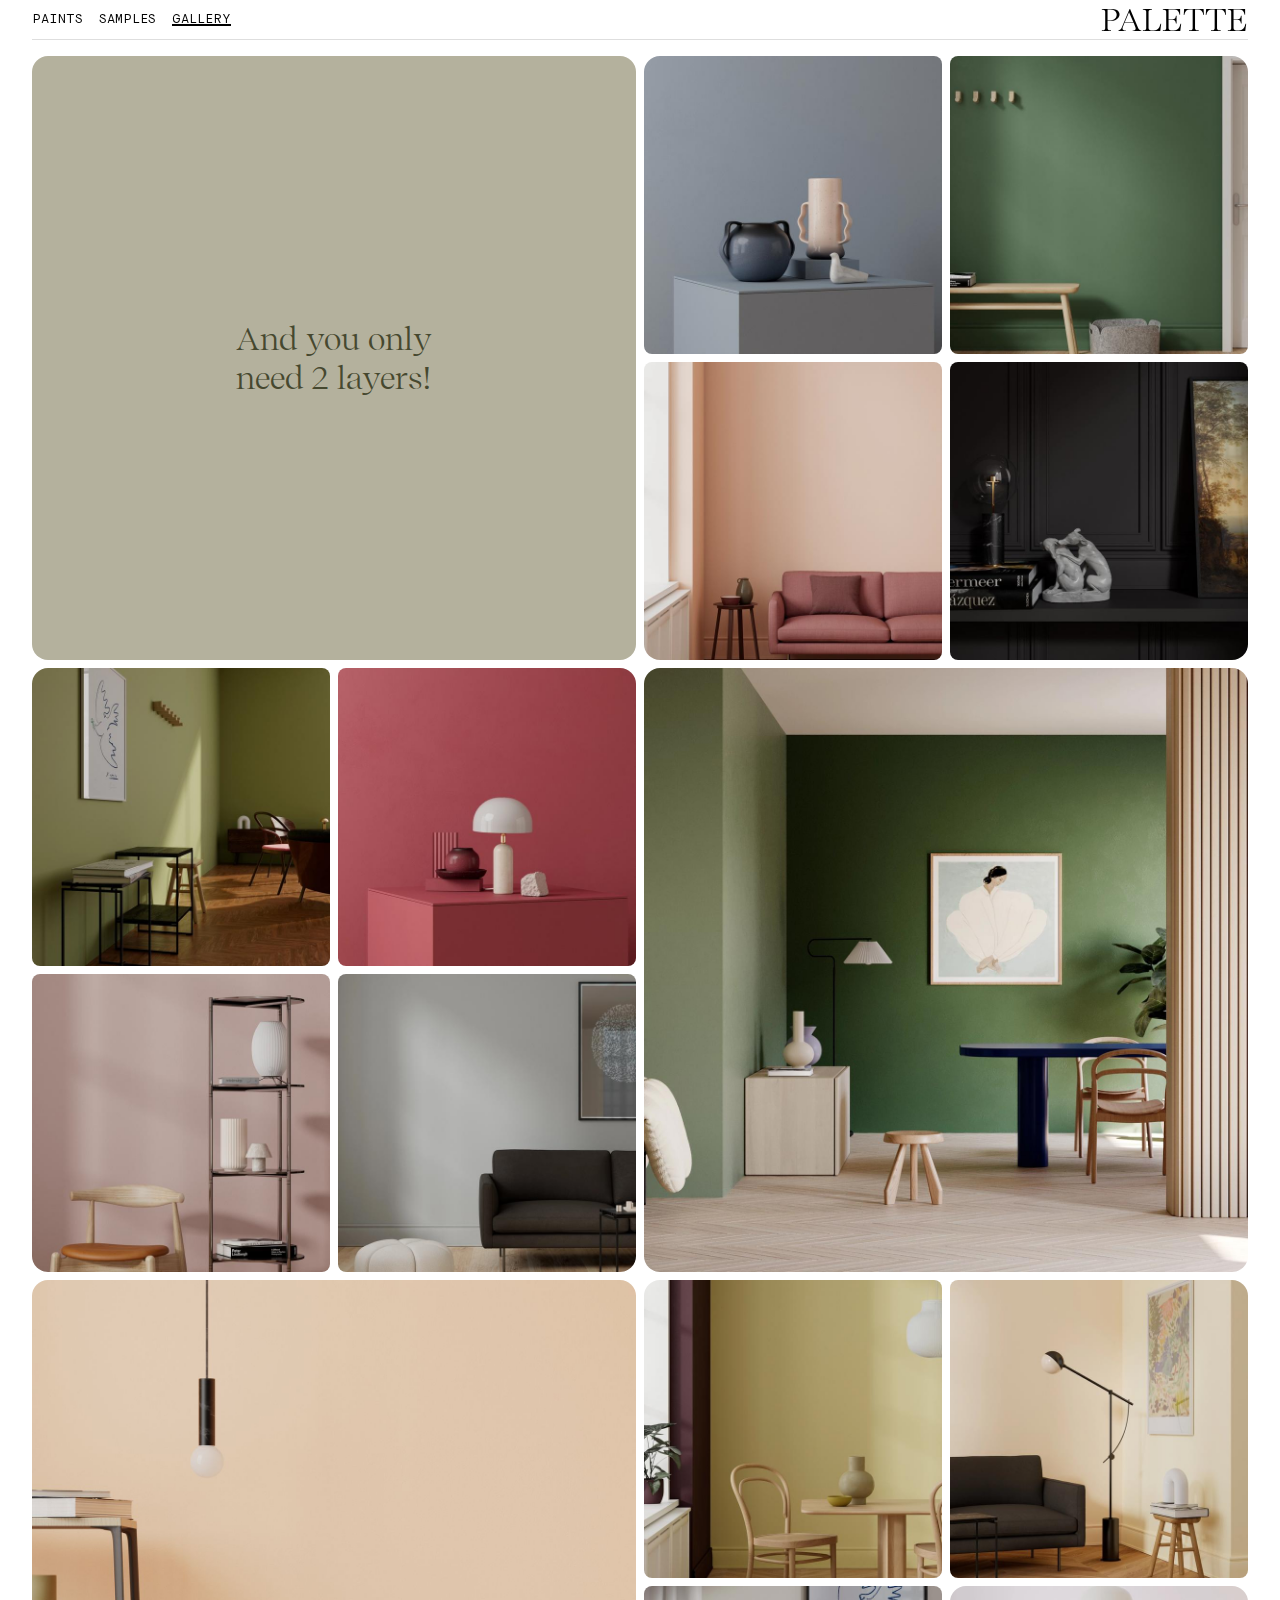
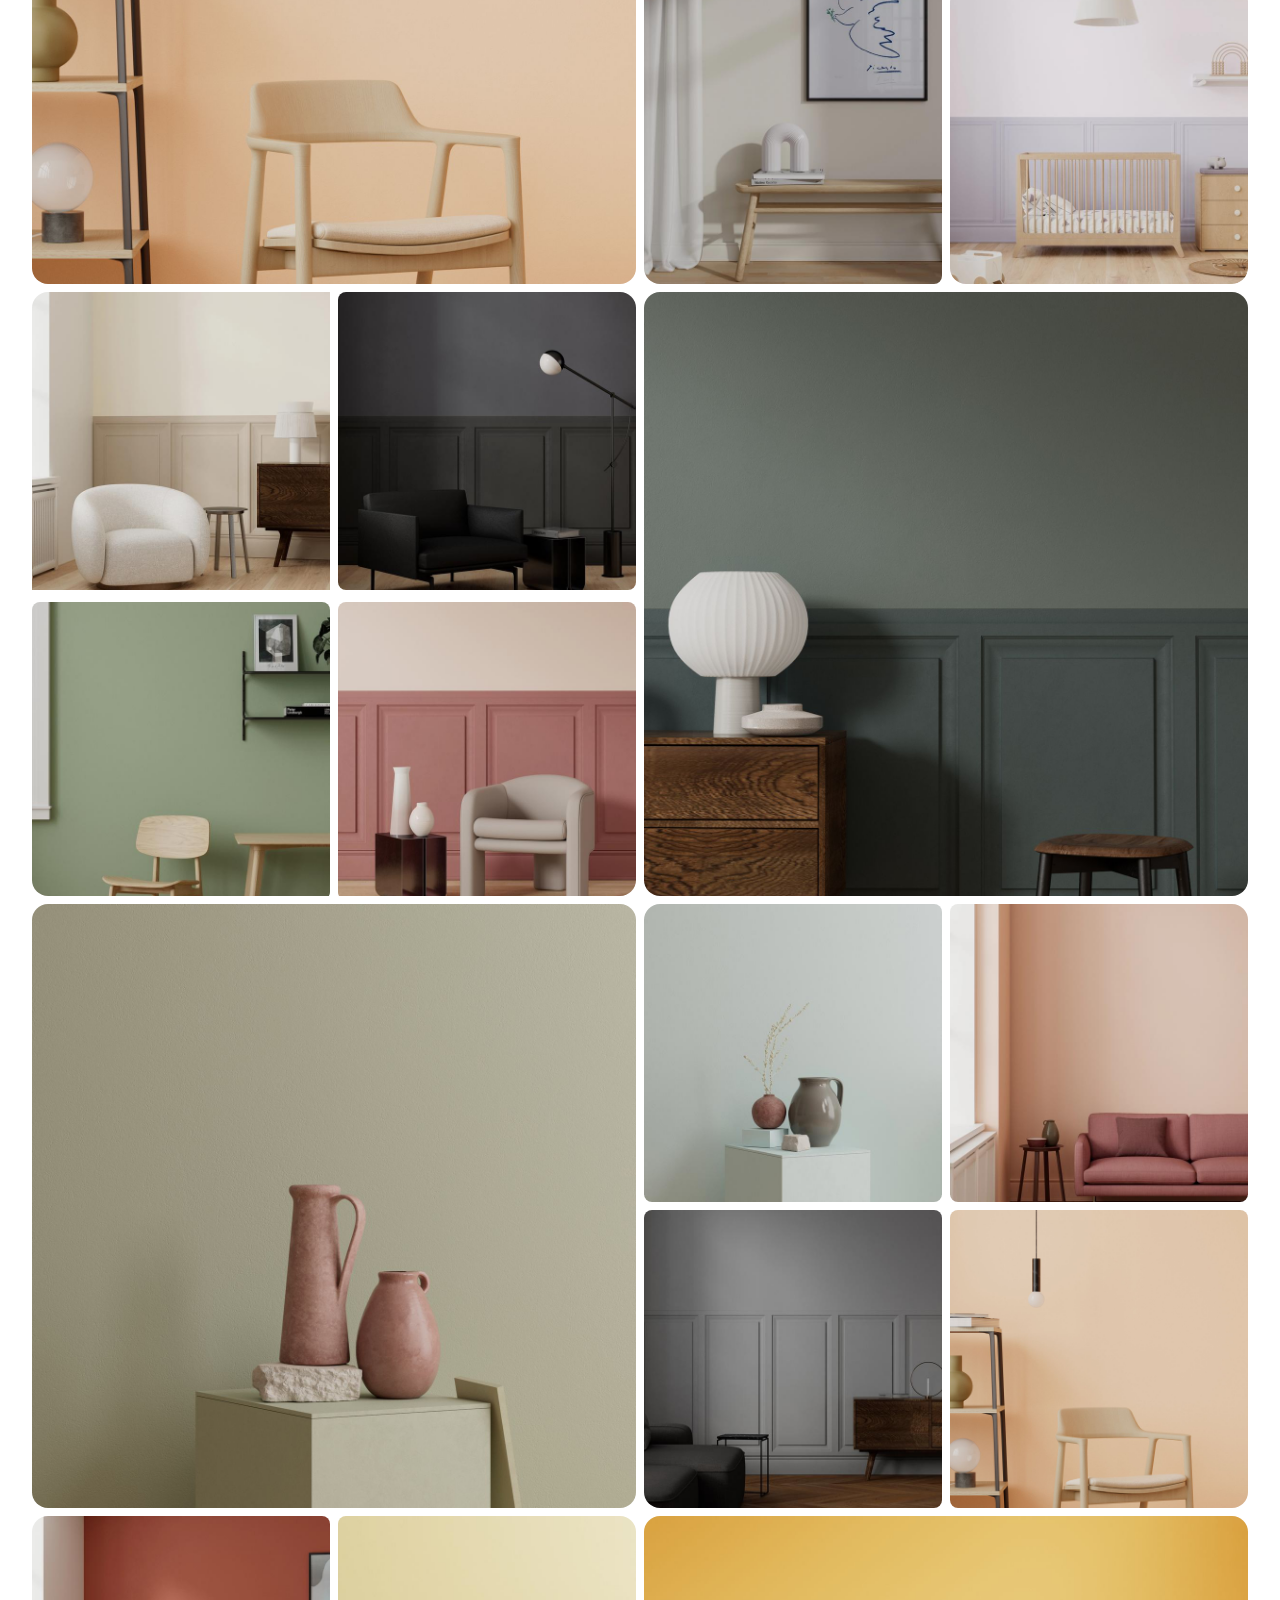
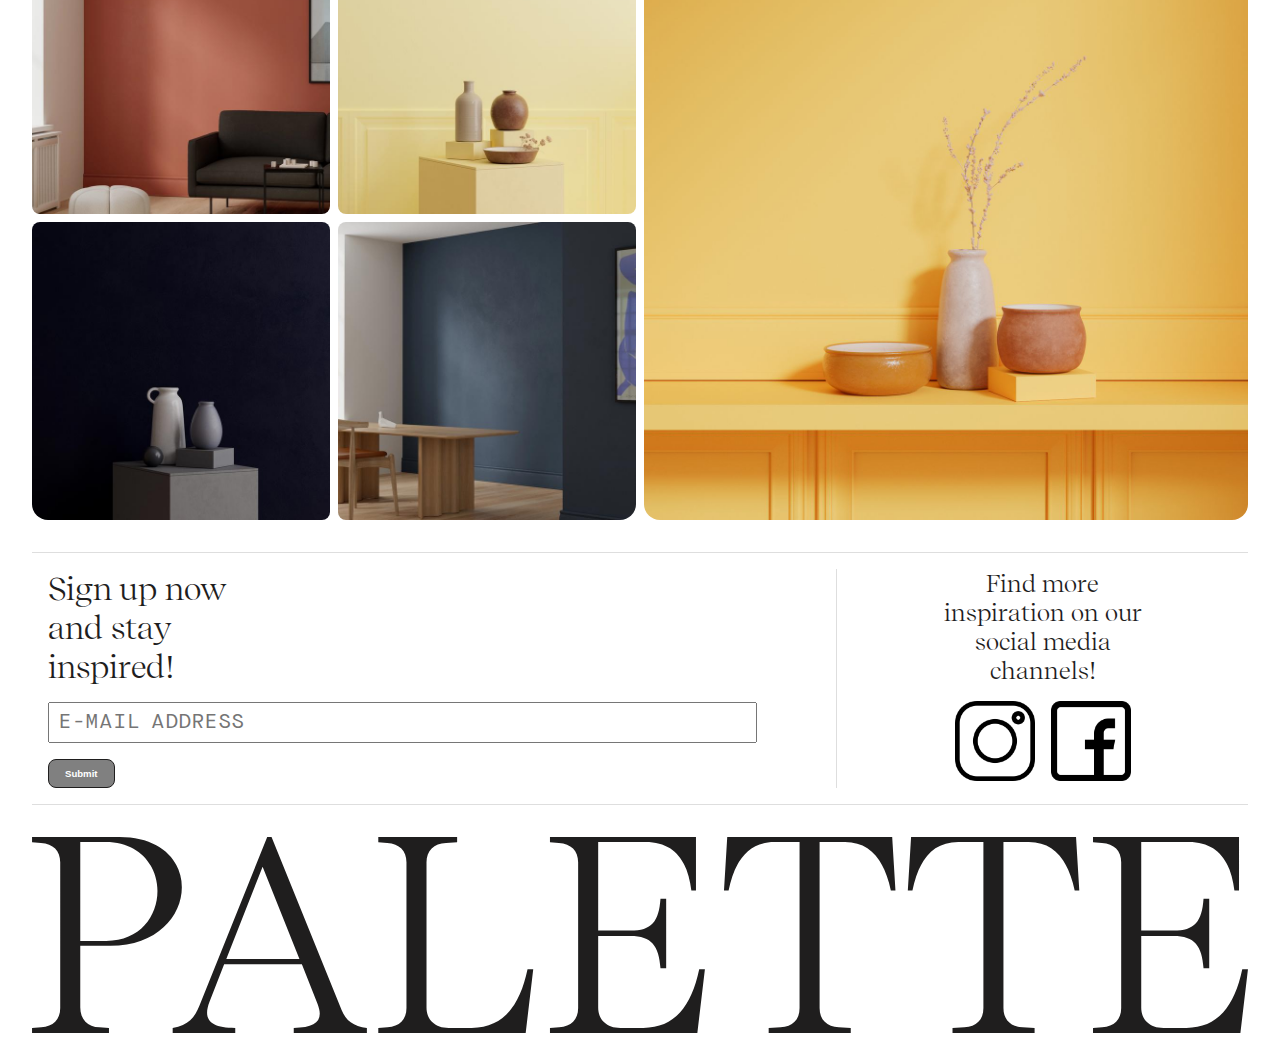
==== gallery/gallery.html @ 858230b6 "added the gallery page" ====
<!DOCTYPE html>
<html lang="en">
	<head>
		<meta charset="UTF-8" />
		<meta http-equiv="X-UA-Compatible" content="IE=edge" />
		<meta name="viewport" content="width=device-width, initial-scale=1.0" />
		<title>Gallery</title>
		<link rel="stylesheet" href="gallery.css" />
		<link
			rel="shortcut icon"
			href="/images/paints/chamarel.png"
			type="image/x-icon"
		/>
	</head>
	<body>
		<header class="header">
			<button class="nav-activator">
				<img src="/images/menu.svg" alt=" menu-icon" />
				<nav class="mobile-nav">
					<ul class="mobile-nav-list">
						<li class="mobile-nav-item">
							<a href="/paints/paints.html" class="mobile-nav-link"> PAINTS </a>
						</li>
						<li class="mobile-nav-item">
							<a href="/samples/samples.html" class="mobile-nav-link">
								SAMPLES
							</a>
						</li>
						<li class="mobile-nav-item">
							<a href="/gallery/gallery.html" class="mobile-nav-link active"
								>GALLERY</a
							>
						</li>
					</ul>
				</nav>
			</button>
			<nav class="nav-bar">
				<ul class="nav-bar-list">
					<li class="nav-bar-item">
						<a href="/paints/paints.html" class="nav-bar-link">PAINTS</a>
					</li>
					<li class="nav-bar-item">
						<a href="/samples/samples.html" class="nav-bar-link">SAMPLES</a>
					</li>
					<li class="nav-bar-item">
						<a href="/gallery/gallery.html" class="nav-bar-link active"
							>GALLERY</a
						>
					</li>
				</ul>
			</nav>
			<a href="/index.html" class="logo-link"><h1 class="logo">PALETTE</h1></a>
		</header>
		<main class="main">
			<div class="headline">
				<h2 class="headline-content">And you only need 2 layers!</h2>
			</div>
			<div class="big-square">
				<div class="small-square reign">
					<img src="/images/gallery/reign.jpeg" alt="reign example" />
				</div>
				<div class="small-square kigali">
					<img src="/images/gallery/kigali.jpeg" alt="kigali example" />
				</div>
				<div class="small-square vilnius">
					<img src="/images/gallery/vilnius1.jpeg" alt="vilnius example" />
				</div>
				<div class="small-square baden-baden">
					<img
						src="/images/gallery/baden-baden.jpeg"
						alt="baden baden example"
					/>
				</div>
			</div>
			<div class="big-square">
				<div class="small-square nova">
					<img src="/images/gallery/nova.jpeg" alt="nova example" />
				</div>
				<div class="small-square chamarel">
					<img src="/images/gallery/chamarel.jpeg" alt="chamarel example" />
				</div>
				<div class="small-square barilius">
					<img src="/images/gallery/barilius.jpeg" alt="barilius example" />
				</div>
				<div class="small-square portland">
					<img src="/images/gallery/portland.jpeg" alt="portland example" />
				</div>
			</div>
			<div class="big-square-image nova">
				<img src="/images/gallery/big-nova.jpeg" alt="nova example" />
			</div>
			<div class="big-square-image baku">
				<img src="/images/gallery/big-baku.jpeg" alt="baku example" />
			</div>
			<div class="big-square rosemont">
				<div class="small-square">
					<img src="/images/gallery/rosemont.jpeg" alt="rosemont example" />
				</div>
				<div class="small-square ponticelli">
					<img src="/images/gallery/ponticelli.jpeg" alt="ponticelli example" />
				</div>
				<div class="small-square dakhla">
					<img src="/images/gallery/dakhla1.jpeg" alt="dakhla example" />
				</div>
				<div class="big-square-image broken-hill">
					<img
						src="/images/gallery/broken-hill.jpeg"
						alt="broken-hill example"
					/>
				</div>
			</div>
			<div class="big-square">
				<div class="small-squar dakhla">
					<img src="/images/gallery/dakhla2.jpeg" alt="dakhla example" />
				</div>
				<div class="small-square oldbury">
					<img src="/images/gallery/oldbury.jpeg" alt="oldbury example" />
				</div>
				<div class="small-square greensburg">
					<img src="/images/gallery/greensburg.jpeg" alt="greensburg example" />
				</div>
				<div class="small-square merzouga">
					<img src="/images/gallery/merzouga.jpeg" alt="merzouga example" />
				</div>
			</div>
			<div class="big-square-image glenveagh">
				<img
					src="/images/gallery/big-glenveagh.jpeg"
					alt="big-glenveagh example"
				/>
			</div>
			<div class="big-square-image eslamabad">
				<img src="/images/gallery/big-eslamabad.jpeg" alt="eslamabad example" />
			</div>
			<div class="big-square">
				<div class="small-square wexford">
					<img src="/images/gallery/wexford.jpeg" alt="wexford example" />
				</div>
				<div class="small-square vilnius">
					<img src="/images/gallery/vilnius2.jpeg" alt="vilnius example" />
				</div>
				<div class="small-square saint-malo">
					<img src="/images/gallery/saint-malo.jpeg" alt="saint-malo example" />
				</div>
				<div class="small-square baku">
					<img src="/images/gallery/baku.jpeg" alt="baku example" />
				</div>
			</div>
			<div class="big-square">
				<div class="small-square havasupai">
					<img src="/images/gallery/havasupai.jpeg" alt="havasupai example" />
				</div>
				<div class="small-square monte-castelo">
					<img
						src="/images/gallery/monte-castelo.jpeg"
						alt="monte-castelo example"
					/>
				</div>
				<div class="small-square port-louis">
					<img src="/images/gallery/port-louis.jpeg" alt="port-louis example" />
				</div>
				<div class="small-square cherbourg">
					<img src="/images/gallery/cherbourg.jpeg" alt="cherbourg example" />
				</div>
			</div>
			<div class="big-square-image burano">
				<img src="/images/gallery/big-burano.jpeg" alt="burano example" />
			</div>
		</main>
		<section class="newsletter-and-social">
			<div class="newsletter">
				<form class="newsletter-form">
					<label>
						<h4 class="newsletter-headline">Sign up now and stay inspired!</h4>
						<input
							required
							type="email"
							placeholder="E-MAIL ADDRESS"
							class="newsletter-input"
							size="14"
						/>
						<button type="Submit" class="newsletter-button cta">Submit</button>
					</label>
				</form>
			</div>
			<div class="social">
				<h4 class="social-headline">
					Find more inspiration on our social media channels!
				</h4>
				<nav class="social-nav">
					<ul class="social-nav-list">
						<li class="social-nav-item">
							<a href="https://www.instagram.com/palette.eco/" target="_blank">
								<img class="social-nav-logo" src="/images/instagram.png" />
							</a>
						</li>
						<li class="social-nav-item">
							<a href="https://www.facebook.com/palette.eco/" target="_blank">
								<img class="social-nav-logo" src="/images/facebook.png" />
							</a>
						</li>
					</ul>
				</nav>
			</div>
		</section>
		<footer class="footer">
			<svg
				title="Palette"
				width="100%"
				viewBox="0 0 1320 213"
				fill="none"
				xmlns="http://www.w3.org/2000/svg"
			>
				<path
					d="M9.70374 6.39001C22.9361 7.30285 30.5815 14.6057 30.5815 27.3857V185.614C30.5815 198.394 22.9361 205.697 9.99779 206.61L0 207.219V213H83.511V207.219L73.2191 206.61C60.2808 206.001 52.3414 197.786 52.3414 184.701V118.063H84.9812C135.558 118.063 162.611 85.8086 162.611 54.4671C162.611 25.8643 139.969 0 94.979 0H0V5.78143L9.70374 6.39001ZM79.9823 5.47714C116.739 5.47714 136.146 31.3414 136.146 58.7271C136.146 85.8086 117.327 112.89 80.5704 112.89H52.3414V5.47714H79.9823Z"
					fill="#1F1E1E"
				></path>
				<path
					d="M181.784 182.876C176.491 195.96 170.022 204.176 152.673 207.219V213H220.599V207.219C200.604 207.219 190.018 202.35 190.018 190.787C190.018 187.44 190.9 183.484 192.664 178.92L208.543 138.146H292.936L309.991 181.354C311.461 185.31 312.344 188.961 312.344 192.004C312.344 202.35 303.228 207.219 284.115 207.219V213H363.509V207.219C348.806 205.697 340.573 199.003 336.162 188.049L260.002 0H255.297L181.784 182.876ZM210.895 132.364L250.299 32.2543L290.29 132.364H210.895Z"
					fill="#1F1E1E"
				></path>
				<path
					d="M385.597 6.39001C398.83 7.30285 406.475 14.6057 406.475 27.3857V185.614C406.475 198.394 398.83 205.697 385.891 206.61L375.893 207.219V213H535.858L544.092 143.623H537.916C529.389 183.789 511.158 207.219 477.342 207.219H452.347C437.645 207.219 428.235 198.394 428.235 185.006V27.3857C428.235 14.6057 436.174 6.99857 449.407 6.39001L461.463 5.78143V0H375.893V5.78143L385.597 6.39001Z"
					fill="#1F1E1E"
				></path>
				<path
					d="M571.965 6.39001C585.197 7.30285 592.842 14.6057 592.842 27.3857V185.614C592.842 198.394 585.197 205.697 572.259 206.61L562.261 207.219V213H722.225L730.459 143.623H724.284C715.756 183.789 697.525 207.219 663.709 207.219H638.715C624.012 207.219 614.602 198.394 614.602 185.006V107.413H649.594C672.825 107.413 680.47 118.367 682.234 142.406H688.409V66.9429H682.234C680.47 91.59 672.825 101.631 649.594 101.631H614.602V5.47714H666.061C697.819 5.47714 711.934 26.4729 715.756 58.1186H720.755V0H562.261V5.78143L571.965 6.39001Z"
					fill="#1F1E1E"
				></path>
				<path
					d="M751.178 58.1186H756.177C762.646 26.4729 777.055 5.47714 805.872 5.47714H833.219V185.614C833.219 198.394 825.573 206.001 812.635 206.61L799.697 207.219V213H888.795V207.219L875.857 206.61C862.918 206.001 854.979 198.394 854.979 185.614V5.47714H882.62C910.555 5.47714 925.551 26.1686 932.315 58.1186H937.314L933.785 0H754.707L751.178 58.1186Z"
					fill="#1F1E1E"
				></path>
				<path
					d="M950.755 58.1186H955.754C962.223 26.4729 976.632 5.47714 1005.45 5.47714H1032.8V185.614C1032.8 198.394 1025.15 206.001 1012.21 206.61L999.274 207.219V213H1088.37V207.219L1075.43 206.61C1062.49 206.001 1054.56 198.394 1054.56 185.614V5.47714H1082.2C1110.13 5.47714 1125.13 26.1686 1131.89 58.1186H1136.89L1133.36 0H954.284L950.755 58.1186Z"
					fill="#1F1E1E"
				></path>
				<path
					d="M1161.51 6.39001C1174.74 7.30285 1182.38 14.6057 1182.38 27.3857V185.614C1182.38 198.394 1174.74 205.697 1161.8 206.61L1151.8 207.219V213H1311.77L1320 143.623H1313.82C1305.3 183.789 1287.07 207.219 1253.25 207.219H1228.26C1213.55 207.219 1204.14 198.394 1204.14 185.006V107.413H1239.14C1262.37 107.413 1270.01 118.367 1271.78 142.406H1277.95V66.9429H1271.78C1270.01 91.59 1262.37 101.631 1239.14 101.631H1204.14V5.47714H1255.6C1287.36 5.47714 1301.47 26.4729 1305.3 58.1186H1310.3V0H1151.8V5.78143L1161.51 6.39001Z"
					fill="#1F1E1E"
				></path>
			</svg>
		</footer>
	</body>
</html>
---- gallery/gallery.css ----
@font-face {
	font-family: "Recife Display";
	src: url(/fonts/RecifeDisplay-Book.woff2);
}

@font-face {
	font-family: "Maison Neue";
	src: url(/fonts/MaisonNeue-Mono.woff2);
}
* {
	margin: 0;
	padding: 0;
	box-sizing: border-box;
	/* border: 1px solid black; */
}

body {
	font-family: "Recife Display", serif;
	margin: 0 2rem;
}

img {
	width: 100%;
}

a {
	text-decoration: none;
}

.cta {
	color: white;
	background-color: rgb(31, 30, 30);
	border: 1px solid rgb(31, 30, 30);
	font-size: 0.6rem;
	padding: 0.5rem 1rem;
	border-radius: 0.5rem;
	font-weight: 900;
}

.cta:hover,
.cta:active {
	color: rgb(31, 30, 30);
	background-color: white;
}

.header {
	display: grid;
	grid-auto-flow: column;
	justify-content: space-between;
	align-items: center;
	margin-bottom: 1rem;
	border-bottom: 1px solid rgba(92, 92, 92, 0.2);
	position: sticky;
	top: 0;
	background-color: rgba(255, 255, 255, 0.9);
	z-index: 100;
}

.header .nav-bar {
	font-family: "Maison Neue", sans-serif;
}

.header .nav-bar-list {
	list-style-type: none;
	display: grid;
	grid-auto-flow: column;
	gap: 1rem;
	font-size: 0.8rem;
}
.header .mobile-nav-list {
	list-style-type: none;
	font-size: 1.5rem;
}

.header .nav-bar-link,
.header .logo-link,
.header .mobile-nav-link {
	color: black;
	position: relative;
}

.header .nav-bar-link::after,
.header .mobile-nav-link::after {
	content: "";
	width: 0;
	height: 2px;
	position: absolute;
	transition: 1s;
	bottom: 0;
	left: 0;
}

.header .logo-link::after {
	content: "";
	width: 0;
	height: 3px;
	position: absolute;
	transition: 1s;
	bottom: 4px;
	left: 0;
}

.header .nav-bar-link:hover::after,
.header .nav-bar-link.active::after,
.header .logo-link:hover::after,
.header .logo-link.active::after,
.header .mobile-nav-link:hover::after,
.header .mobile-nav-link.active::after {
	width: 100%;
	background-color: black;
}

.header .logo {
	font-size: 2rem;
	font-weight: 400;
}

.header .nav-activator {
	appearance: none;
	background-color: transparent;
	outline: none;
	border: none;
	display: none;
}
.header .mobile-nav {
	position: fixed;
	top: 0;
	left: 0;
	height: 100vh;
	background-color: white;
	padding: 1rem;
	box-shadow: 0 0 10px 10px #0000007c;
	transform: translateX(-500px);
	transition: 1s;
	visibility: hidden;
	z-index: 10;
}
.header .nav-activator:focus .mobile-nav {
	transform: translateX(0px);
	visibility: visible;
}

.main {
	display: grid;
	grid-template-columns: 1fr 1fr;
	gap: 0.5rem;
	margin-bottom: 2rem;
}
.main .big-square,
.main .small-square,
.main .big-square-image {
	aspect-ratio: 1/1;
	overflow: hidden;
}

.main .big-square {
	border-radius: 1rem;
	display: grid;
	grid-template-columns: 1fr 1fr;
	gap: 0.5rem;
}
.main .big-square-image {
	border-radius: 1rem;
}
.main .small-square {
	border-radius: 0.5rem;
}

.main .headline {
	aspect-ratio: 1/1;
	color: #46482f;
	background-color: #b4b19d;
	display: grid;
	border-radius: 1rem;
	place-items: center;
}
.headline .headline-content {
	max-width: 12ch;
	text-align: center;
	font-size: 2rem;
	font-weight: 400;
}

.newsletter-and-social {
	display: grid;
	padding: 1rem;
	grid-template-columns: 2fr 1fr;
	border-top: 1px solid rgba(92, 92, 92, 0.2);
	border-bottom: 1px solid rgba(92, 92, 92, 0.2);
	margin-bottom: 2rem;
}

.newsletter-and-social .newsletter {
	border-right: 1px solid rgba(92, 92, 92, 0.2);
}
.newsletter-and-social .social {
	padding-left: 1rem;
	justify-self: center;
}

.newsletter .newsletter-headline {
	width: 12ch;
	color: rgb(31, 30, 30);
	font-size: 2rem;
	font-weight: 400;
	margin-bottom: 1rem;
}
.newsletter .newsletter-input {
	font-family: "Maison Neue", sans-serif;
	width: 90%;
	padding: 0.5rem;
	font-size: 1.3rem;
	display: block;
	margin-bottom: 1rem;
}

.newsletter .newsletter-input:valid ~ .newsletter-button {
	cursor: pointer;
}

.newsletter .newsletter-input:invalid ~ .newsletter-button {
	background-color: grey;
	color: white;
	cursor: auto;
}

.social .social-headline {
	text-align: center;
	width: 15ch;
	color: rgb(31, 30, 30);
	font-size: 1.5rem;
	font-weight: 400;
	margin-bottom: 1rem;
}

.social .social-nav-list {
	list-style-type: none;
	display: grid;
	justify-content: center;
	grid-template-columns: 5rem 5rem;
	gap: 1rem;
}
.footer {
	margin-bottom: 1rem;
}

@media screen and (max-width: 900px) {
	.header .nav-activator {
		display: initial;
	}
	.header .nav-bar {
		display: none;
	}
	.main {
		grid-template-columns: initial;
	}
	.newsletter-and-social {
		grid-template-columns: 1fr;
	}
	.newsletter-and-social .newsletter {
		border-right: none;
		border-bottom: 1px solid rgba(92, 92, 92, 0.2);
		padding-bottom: 1rem;
	}
	.newsletter .newsletter-headline {
		font-size: 1.7rem;
	}
	.newsletter .newsletter-input {
		font-size: 1rem;
		width: 80%;
	}
	.newsletter-and-social .social {
		padding-left: 0;
		padding-top: 1rem;
	}
	.social .social-headline {
		font-size: 1.2rem;
	}
}

@media screen and (max-width: 460px) {
	body {
		margin: 0 1rem;
	}
	.main .headline-content {
		font-size: 1.5rem;
	}
	.newsletter .newsletter-input {
		font-size: 0.9rem;
	}
}
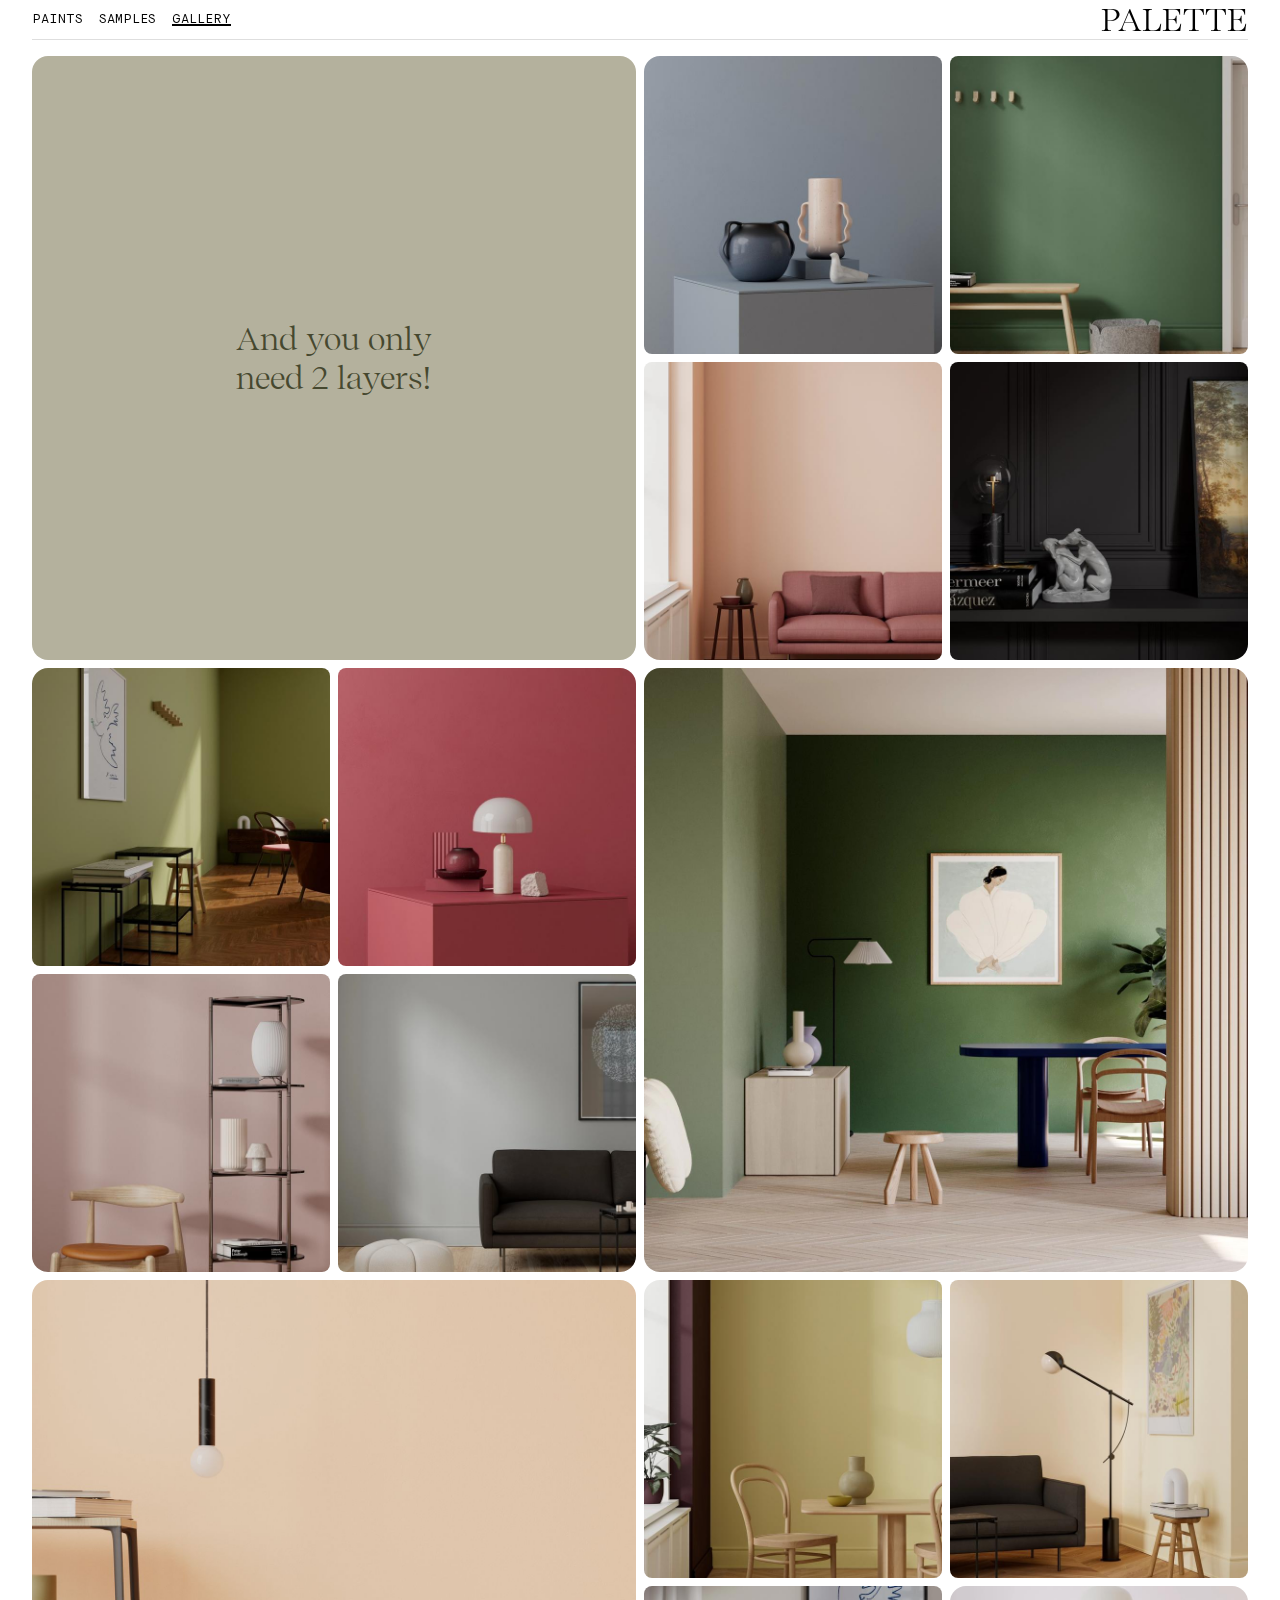
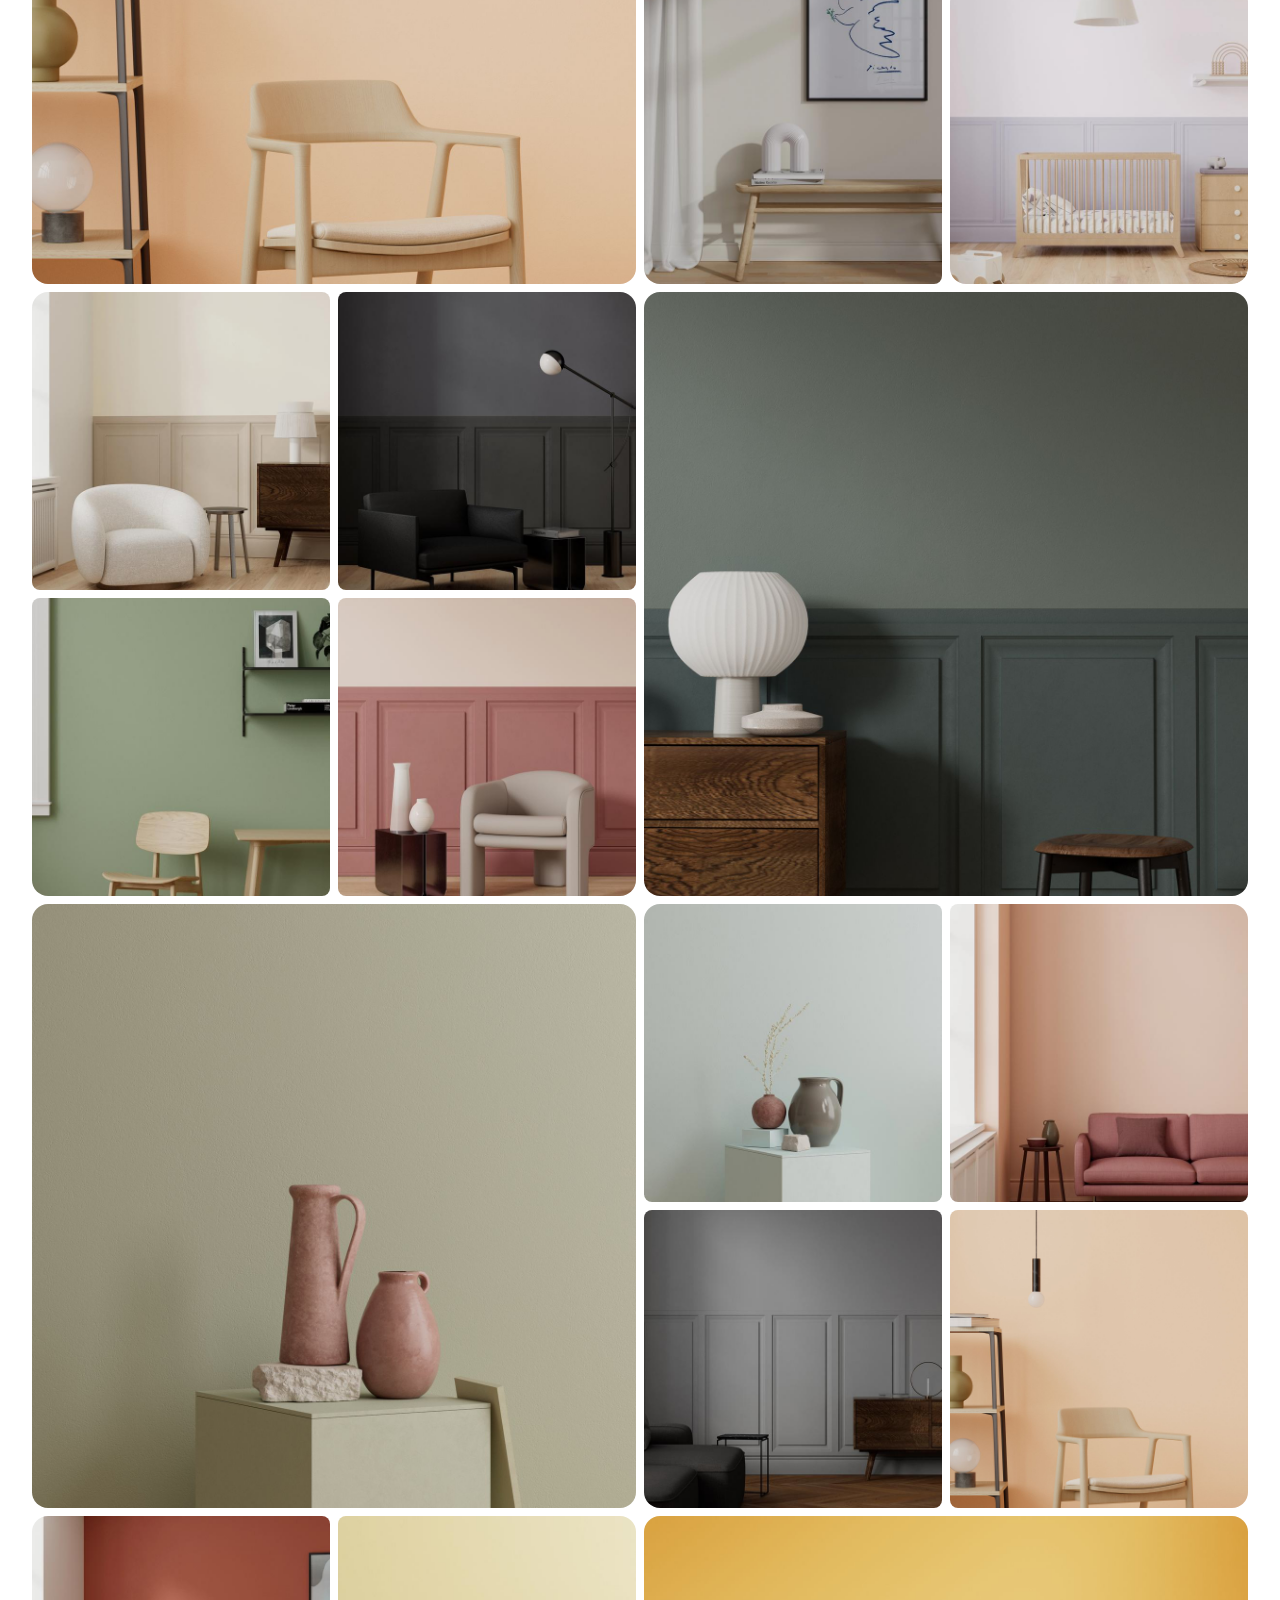
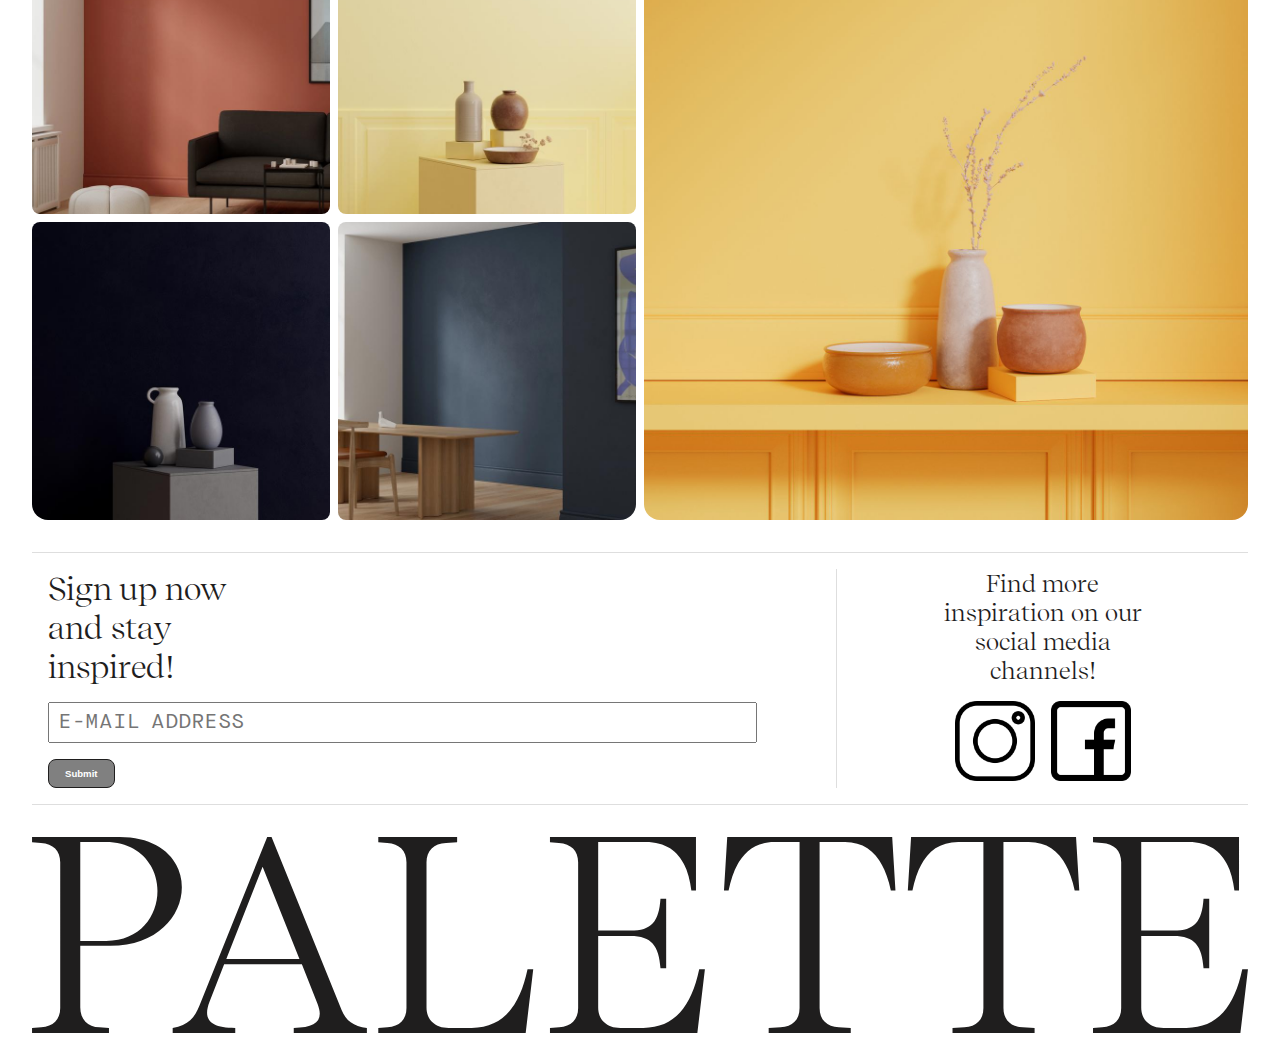
==== commit 8c815a76: "added hover effect on gallery images." ====
--- a/gallery/gallery.html
+++ b/gallery/gallery.html
@@ -92,8 +92,8 @@
 			<div class="big-square-image baku">
 				<img src="/images/gallery/big-baku.jpeg" alt="baku example" />
 			</div>
-			<div class="big-square rosemont">
-				<div class="small-square">
+			<div class="big-square">
+				<div class="small-square rosemont">
 					<img src="/images/gallery/rosemont.jpeg" alt="rosemont example" />
 				</div>
 				<div class="small-square ponticelli">
@@ -110,7 +110,7 @@
 				</div>
 			</div>
 			<div class="big-square">
-				<div class="small-squar dakhla">
+				<div class="small-square dakhla">
 					<img src="/images/gallery/dakhla2.jpeg" alt="dakhla example" />
 				</div>
 				<div class="small-square oldbury">
--- a/gallery/gallery.css
+++ b/gallery/gallery.css
@@ -146,12 +146,25 @@
 	gap: 0.5rem;
 	margin-bottom: 2rem;
 }
+.main .headline {
+	aspect-ratio: 1/1;
+	color: #46482f;
+	background-color: #b4b19d;
+	display: grid;
+	border-radius: 1rem;
+	place-items: center;
+}
+
 .main .big-square,
 .main .small-square,
 .main .big-square-image {
 	aspect-ratio: 1/1;
 	overflow: hidden;
 }
+.main .small-square,
+.main .big-square-image {
+	position: relative;
+}
 
 .main .big-square {
 	border-radius: 1rem;
@@ -166,19 +179,100 @@
 	border-radius: 0.5rem;
 }
 
-.main .headline {
-	aspect-ratio: 1/1;
-	color: #46482f;
-	background-color: #b4b19d;
-	display: grid;
-	border-radius: 1rem;
-	place-items: center;
-}
 .headline .headline-content {
 	max-width: 12ch;
 	text-align: center;
 	font-size: 2rem;
 	font-weight: 400;
+}
+
+.main .small-square::after,
+.main .big-square-image::after {
+	content: "";
+	width: 50%;
+	height: 50%;
+	border-radius: 50%;
+	position: absolute;
+	background-color: transparent;
+	top: 25%;
+	left: 25%;
+	transition: background-color 0.5s;
+}
+
+.main .reign:hover::after {
+	background-color: rgb(105, 114, 125);
+}
+.main .kigali:hover::after {
+	background-color: rgb(68, 95, 69);
+}
+.main .vilnius:hover::after {
+	background-color: rgb(223, 195, 175);
+}
+.main .baden-baden:hover::after {
+	background-color: rgb(35, 33, 33);
+}
+.main .nova:hover::after {
+	background-color: rgb(127, 135, 87);
+}
+.main .chamarel:hover::after {
+	background-color: rgb(162, 69, 74);
+}
+.main .barilius:hover::after {
+	background-color: rgb(177, 159, 156);
+}
+.main .portland:hover::after {
+	background-color: rgb(169, 168, 163);
+}
+.main .baku:hover::after {
+	background-color: rgb(230, 204, 179);
+}
+.main .rosemont:hover::after {
+	background-color: rgb(198, 188, 138);
+}
+.main .ponticelli:hover::after {
+	background-color: rgb(223, 201, 174);
+}
+.main .dakhla:hover::after {
+	background-color: rgb(214, 208, 196);
+}
+.main .broken-hill:hover::after {
+	background-color: rgb(196, 193, 198);
+}
+.main .oldbury:hover::after {
+	background-color: rgb(68, 67, 68);
+}
+.main .greensburg:hover::after {
+	background-color: rgb(145, 160, 132);
+}
+.main .merzouga:hover::after {
+	background-color: rgb(220, 205, 197);
+}
+.main .glenveagh:hover::after {
+	background-color: rgb(75, 86, 83);
+}
+.main .eslamabad:hover::after {
+	background-color: rgb(181, 178, 154);
+}
+.main .wexford:hover::after {
+	background-color: rgb(205, 208, 206);
+}
+.main .saint-malo:hover::after {
+	background-color: rgb(223, 195, 175);
+}
+.main .havasupai:hover::after {
+	background-color: rgb(161, 79, 61);
+}
+.main .monte-castelo:hover::after {
+	background-color: rgb(248, 234, 191);
+}
+.main .port-louis:hover::after {
+	background-color: rgb(10, 12, 27);
+}
+.main .cherbourg:hover::after {
+	background-color: rgb(55, 60, 70);
+}
+.main .burano:hover::after {
+	background-color: rgb(243, 202, 89);
 }
 
 .newsletter-and-social {
